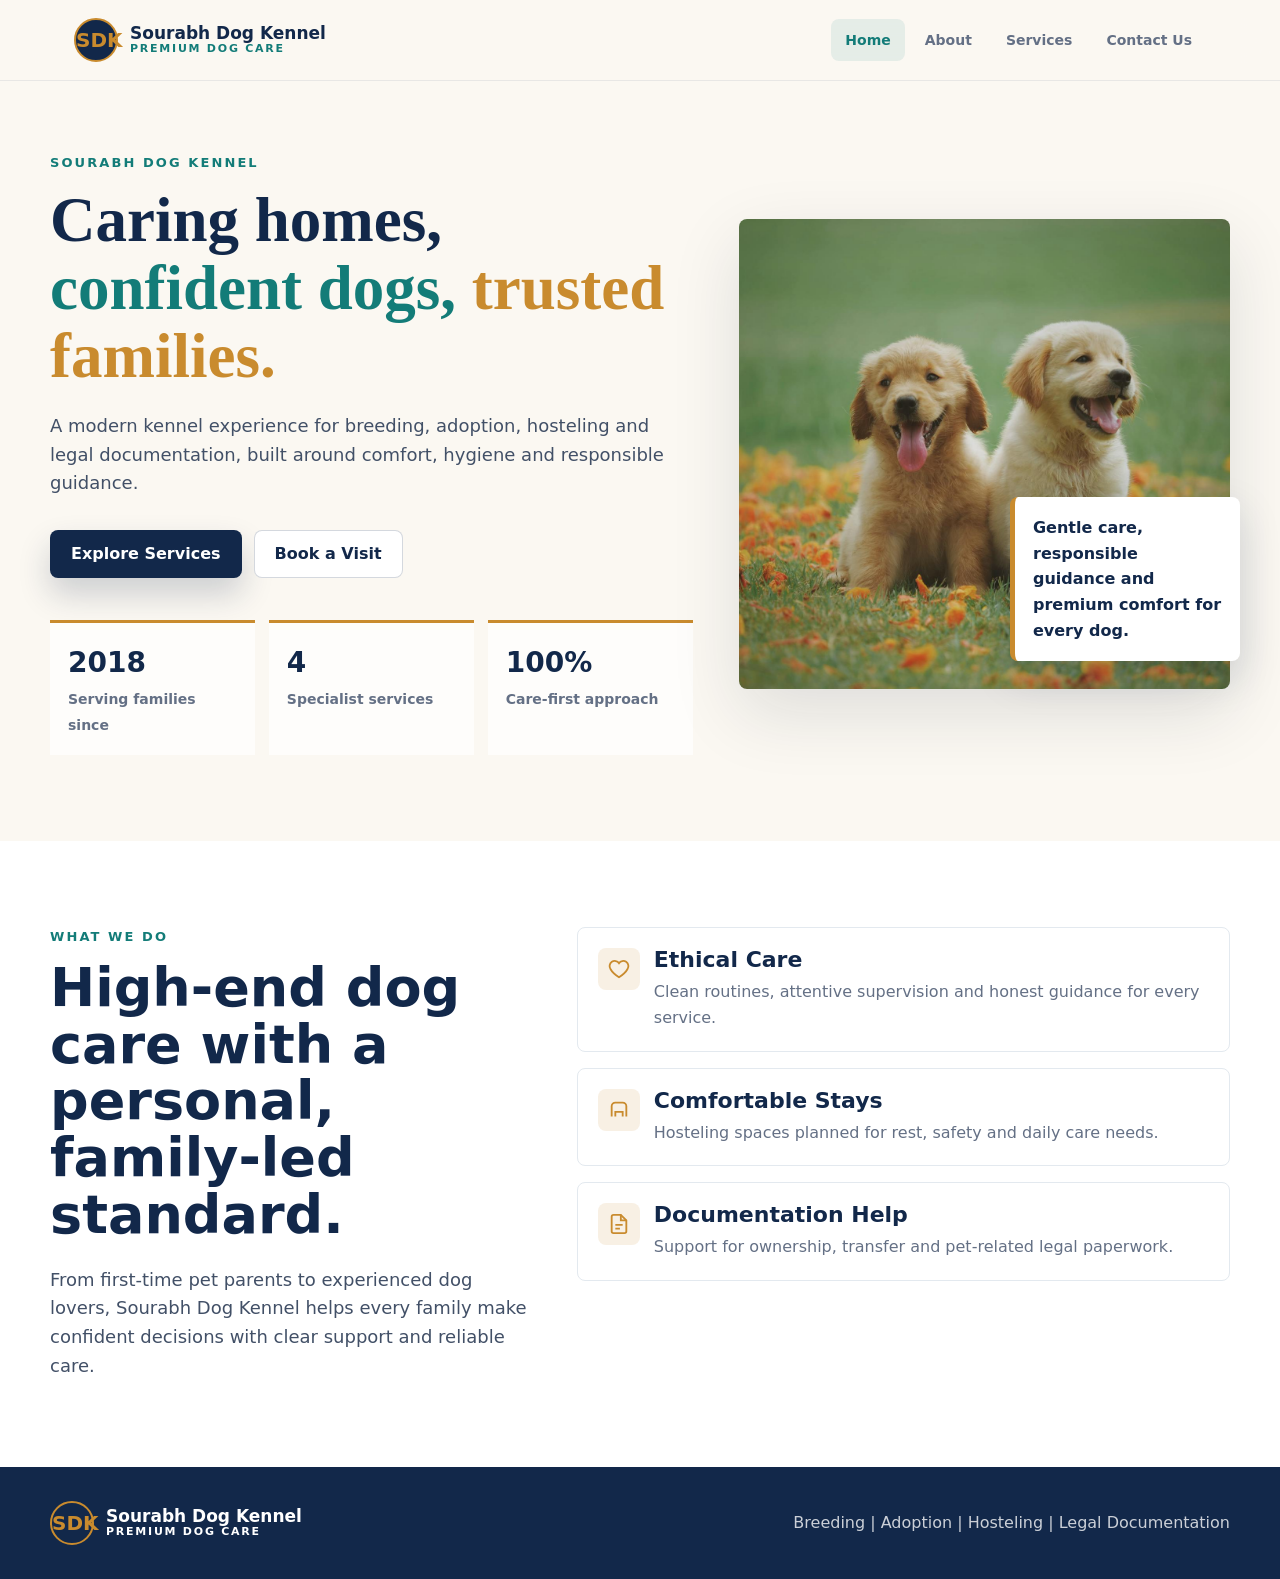
==== index.html @ bc3e22ed "Add files via upload" ====
<!DOCTYPE html>
<html lang="en">
<head>
  <meta charset="UTF-8">
  <meta name="viewport" content="width=device-width, initial-scale=1.0">
  <title>Sourabh Dog Kennel | Trusted Dog Care Since 2018</title>
  <link rel="stylesheet" href="styles.css">
</head>
<body>
  <header class="site-header">
    <div class="nav-shell">
      <a class="brand" href="index.html" aria-label="Sourabh Dog Kennel home">
        <span class="brand-mark">SDK</span>
        <span class="brand-text"><span>Sourabh Dog Kennel</span><span>Premium Dog Care</span></span>
      </a>
      <button class="nav-toggle" type="button" aria-label="Open menu" aria-expanded="false"><span></span><span></span><span></span></button>
      <nav class="nav-links" aria-label="Main navigation">
        <a class="active" href="index.html">Home</a>
        <a href="about.html">About</a>
        <a href="services.html">Services</a>
        <a href="contact.html">Contact Us</a>
      </nav>
    </div>
  </header>

  <main>
    <section class="section hero">
      <div class="container hero-grid">
        <div>
          <p class="eyebrow">Sourabh Dog Kennel</p>
          <h1 class="hero-title"><span>Caring homes,</span> <span class="title-teal">confident dogs,</span> <em>trusted families.</em></h1>
          <p class="lead">A modern kennel experience for breeding, adoption, hosteling and legal documentation, built around comfort, hygiene and responsible guidance.</p>
          <div class="button-row">
            <a class="btn btn-primary" href="services.html">Explore Services</a>
            <a class="btn btn-secondary" href="contact.html">Book a Visit</a>
          </div>
          <div class="stats" aria-label="Business highlights">
            <div class="stat"><strong>2018</strong><span>Serving families since</span></div>
            <div class="stat"><strong>4</strong><span>Specialist services</span></div>
            <div class="stat"><strong>100%</strong><span>Care-first approach</span></div>
          </div>
        </div>
        <div class="hero-image">
          <img src="assets/images/hero-dogs.jpg" alt="Two healthy dogs sitting together">
          <div class="hero-badge">Gentle care, responsible guidance and premium comfort for every dog.</div>
        </div>
      </div>
    </section>

    <section class="section band">
      <div class="container split">
        <div>
          <p class="eyebrow">What We Do</p>
          <h2>High-end dog care with a personal, family-led standard.</h2>
          <p class="lead">From first-time pet parents to experienced dog lovers, Sourabh Dog Kennel helps every family make confident decisions with clear support and reliable care.</p>
        </div>
        <div class="feature-list">
          <article class="feature">
            <span class="icon" aria-hidden="true"><svg viewBox="0 0 24 24" fill="none" stroke="currentColor" stroke-width="2"><path d="M12 21s-7-4.6-9.3-9A5.5 5.5 0 0 1 12 5.7 5.5 5.5 0 0 1 21.3 12C19 16.4 12 21 12 21z"/></svg></span>
            <div><h3>Ethical Care</h3><p>Clean routines, attentive supervision and honest guidance for every service.</p></div>
          </article>
          <article class="feature">
            <span class="icon" aria-hidden="true"><svg viewBox="0 0 24 24" fill="none" stroke="currentColor" stroke-width="2"><path d="M4 19V8a4 4 0 0 1 4-4h8a4 4 0 0 1 4 4v11"/><path d="M8 19v-5h8v5"/></svg></span>
            <div><h3>Comfortable Stays</h3><p>Hosteling spaces planned for rest, safety and daily care needs.</p></div>
          </article>
          <article class="feature">
            <span class="icon" aria-hidden="true"><svg viewBox="0 0 24 24" fill="none" stroke="currentColor" stroke-width="2"><path d="M14 2H6a2 2 0 0 0-2 2v16a2 2 0 0 0 2 2h12a2 2 0 0 0 2-2V8z"/><path d="M14 2v6h6"/><path d="M8 13h8M8 17h5"/></svg></span>
            <div><h3>Documentation Help</h3><p>Support for ownership, transfer and pet-related legal paperwork.</p></div>
          </article>
        </div>
      </div>
    </section>
  </main>

  <footer class="site-footer">
    <div class="footer-shell">
      <a class="brand" href="index.html"><span class="brand-mark">SDK</span><span class="brand-text"><span>Sourabh Dog Kennel</span><span>Premium Dog Care</span></span></a>
      <span>Breeding | Adoption | Hosteling | Legal Documentation</span>
    </div>
  </footer>
  <script src="script.js"></script>
</body>
</html>
---- styles.css ----
:root {
  --ink: #102033;
  --muted: #647085;
  --line: #e3e9ef;
  --paper: #fbf8f2;
  --white: #ffffff;
  --gold: #c98b2e;
  --teal: #137c78;
  --navy: #12284a;
  --coral: #c85d4f;
  --shadow: 0 24px 70px rgba(16, 32, 51, 0.12);
  --radius: 8px;
}

* {
  box-sizing: border-box;
}

html {
  scroll-behavior: smooth;
}

body {
  margin: 0;
  font-family: Inter, ui-sans-serif, system-ui, -apple-system, BlinkMacSystemFont, "Segoe UI", sans-serif;
  background: var(--paper);
  color: var(--ink);
  line-height: 1.6;
}

img {
  display: block;
  width: 100%;
}

a {
  color: inherit;
  text-decoration: none;
}

.site-header {
  position: sticky;
  top: 0;
  z-index: 20;
  border-bottom: 1px solid rgba(18, 40, 74, 0.08);
  background: rgba(251, 248, 242, 0.92);
  backdrop-filter: blur(16px);
}

.nav-shell {
  display: flex;
  align-items: center;
  justify-content: space-between;
  max-width: 1180px;
  margin: 0 auto;
  padding: 18px 24px;
}

.brand {
  display: inline-flex;
  align-items: center;
  gap: 12px;
  font-weight: 900;
  letter-spacing: 0;
}

.brand-mark {
  display: grid;
  width: 44px;
  height: 44px;
  place-items: center;
  border: 2px solid var(--gold);
  border-radius: 50%;
  background: var(--navy);
  color: var(--gold);
  font-size: 20px;
}

.brand-text {
  display: flex;
  flex-direction: column;
  line-height: 1.05;
}

.brand-text span:first-child {
  color: var(--navy);
  font-size: 17px;
}

.brand-text span:last-child {
  color: var(--teal);
  font-size: 11px;
  text-transform: uppercase;
  letter-spacing: 0.16em;
}

.nav-toggle {
  display: none;
  width: 42px;
  height: 42px;
  border: 1px solid var(--line);
  border-radius: var(--radius);
  background: var(--white);
  color: var(--navy);
  cursor: pointer;
}

.nav-toggle span {
  display: block;
  width: 18px;
  height: 2px;
  margin: 4px auto;
  background: currentColor;
}

.nav-links {
  display: flex;
  align-items: center;
  gap: 6px;
}

.nav-links a {
  padding: 10px 14px;
  border-radius: var(--radius);
  color: var(--muted);
  font-size: 14px;
  font-weight: 800;
}

.nav-links a:hover,
.nav-links a.active {
  background: rgba(19, 124, 120, 0.09);
  color: var(--teal);
}

.section {
  padding: 86px 24px;
}

.container {
  max-width: 1180px;
  margin: 0 auto;
}

.eyebrow {
  margin: 0 0 12px;
  color: var(--teal);
  font-size: 13px;
  font-weight: 900;
  letter-spacing: 0.16em;
  text-transform: uppercase;
}

h1,
h2,
h3 {
  margin: 0;
  color: var(--navy);
  line-height: 1.05;
  letter-spacing: 0;
}

h1 {
  max-width: 680px;
  font-size: clamp(32px, 5.35vw, 63px);
}

h1,
.hero-title {
  font-family: Georgia, "Times New Roman", serif;
  font-weight: 700;
  line-height: 1.08;
}

h2 {
  max-width: 760px;
  font-size: clamp(32px, 4.5vw, 54px);
}

h3 {
  font-size: 22px;
}

.lead {
  max-width: 650px;
  margin: 22px 0 0;
  color: #425067;
  font-size: 18px;
}

.button-row {
  display: flex;
  flex-wrap: wrap;
  gap: 12px;
  margin-top: 32px;
}

.btn {
  display: inline-flex;
  align-items: center;
  justify-content: center;
  min-height: 48px;
  padding: 0 20px;
  border: 1px solid transparent;
  border-radius: var(--radius);
  font-weight: 900;
  cursor: pointer;
}

.btn-primary {
  background: var(--navy);
  color: var(--white);
  box-shadow: 0 16px 32px rgba(18, 40, 74, 0.2);
}

.btn-secondary {
  border-color: rgba(18, 40, 74, 0.18);
  background: var(--white);
  color: var(--navy);
}

.hero {
  overflow: hidden;
  padding-top: 72px;
}

.hero-grid {
  display: grid;
  grid-template-columns: minmax(0, 1.02fr) minmax(320px, 0.78fr);
  gap: 46px;
  align-items: center;
}

.hero-title em {
  color: var(--gold);
  font-style: normal;
}

.title-teal {
  color: var(--teal);
}

.title-gold {
  color: var(--gold);
}

.title-coral {
  color: var(--coral);
}

.hero-image {
  position: relative;
}

.hero-image img {
  min-height: 470px;
  border-radius: var(--radius);
  box-shadow: var(--shadow);
  object-fit: cover;
}

.hero-badge {
  position: absolute;
  right: -10px;
  bottom: 28px;
  max-width: 230px;
  padding: 18px;
  border-left: 5px solid var(--gold);
  border-radius: var(--radius);
  background: var(--white);
  box-shadow: 0 16px 42px rgba(18, 40, 74, 0.15);
  color: var(--navy);
  font-weight: 900;
}

.stats {
  display: grid;
  grid-template-columns: repeat(3, 1fr);
  gap: 14px;
  margin-top: 42px;
}

.stat {
  padding: 18px;
  border-top: 3px solid var(--gold);
  background: rgba(255, 255, 255, 0.72);
}

.stat strong {
  display: block;
  color: var(--navy);
  font-size: 28px;
}

.stat span {
  color: var(--muted);
  font-size: 14px;
  font-weight: 700;
}

.band {
  background: var(--white);
}

.split {
  display: grid;
  grid-template-columns: 0.85fr 1.15fr;
  gap: 44px;
  align-items: start;
}

.feature-list {
  display: grid;
  gap: 16px;
}

.feature {
  display: flex;
  gap: 14px;
  padding: 20px;
  border: 1px solid var(--line);
  border-radius: var(--radius);
  background: var(--white);
}

.icon {
  flex: 0 0 auto;
  display: grid;
  width: 42px;
  height: 42px;
  place-items: center;
  border-radius: var(--radius);
  background: rgba(201, 139, 46, 0.13);
  color: var(--gold);
}

.icon svg {
  width: 22px;
  height: 22px;
}

.grid {
  display: grid;
  gap: 22px;
}

.services-grid {
  grid-template-columns: repeat(4, 1fr);
  margin-top: 36px;
}

.card {
  overflow: hidden;
  border: 1px solid var(--line);
  border-radius: var(--radius);
  background: var(--white);
  box-shadow: 0 14px 34px rgba(18, 40, 74, 0.08);
}

.card img {
  height: 210px;
  object-fit: cover;
}

.card-body {
  padding: 22px;
}

.card-body p,
.feature p,
.testimonial p {
  margin: 8px 0 0;
  color: var(--muted);
}

.service-meta {
  display: inline-flex;
  margin-bottom: 12px;
  color: var(--coral);
  font-size: 12px;
  font-weight: 900;
  letter-spacing: 0.12em;
  text-transform: uppercase;
}

.page-hero {
  padding: 78px 24px 52px;
  background:
    linear-gradient(120deg, rgba(19, 124, 120, 0.08), rgba(201, 139, 46, 0.1)),
    var(--paper);
}

.page-hero-grid {
  display: grid;
  grid-template-columns: minmax(0, 0.95fr) minmax(300px, 0.7fr);
  gap: 54px;
  align-items: center;
}

.page-hero-image img {
  height: 390px;
  border-radius: var(--radius);
  box-shadow: var(--shadow);
  object-fit: cover;
}

.testimonials {
  overflow: hidden;
  margin-top: 34px;
  padding: 2px;
}

.testimonial-track {
  display: flex;
  gap: 22px;
  transition: transform 650ms ease;
}

.testimonial {
  display: flex;
  flex: 0 0 calc((100% - 44px) / 3);
  min-height: 252px;
  flex-direction: column;
  justify-content: space-between;
  padding: 26px;
  border: 1px solid var(--line);
  border-radius: var(--radius);
  background: var(--white);
  box-shadow: 0 14px 34px rgba(18, 40, 74, 0.07);
}

.testimonial-head {
  display: flex;
  align-items: center;
  gap: 16px;
}

.testimonial-head img {
  width: 76px;
  height: 76px;
  flex: 0 0 76px;
  border: 3px solid rgba(201, 139, 46, 0.22);
  border-radius: 50%;
  object-fit: cover;
  object-position: center top;
}

.stars {
  color: var(--gold);
  letter-spacing: 0.08em;
}

.quote-name {
  color: var(--navy);
  font-weight: 900;
}

.faq-wrap {
  max-width: 860px;
  margin-top: 34px;
}

.faq-item {
  border-bottom: 1px solid var(--line);
}

.faq-question {
  display: flex;
  justify-content: space-between;
  width: 100%;
  padding: 22px 0;
  border: 0;
  background: transparent;
  color: var(--navy);
  font: inherit;
  font-weight: 900;
  text-align: left;
  cursor: pointer;
}

.faq-question::after {
  content: "+";
  color: var(--teal);
  font-size: 24px;
  line-height: 1;
}

.faq-item.open .faq-question::after {
  content: "-";
}

.faq-answer {
  display: none;
  max-width: 720px;
  padding: 0 0 22px;
  color: var(--muted);
}

.faq-item.open .faq-answer {
  display: block;
}

.contact-grid {
  display: grid;
  grid-template-columns: 0.85fr 1.15fr;
  gap: 34px;
  align-items: start;
}

.contact-panel,
.form-panel {
  border: 1px solid var(--line);
  border-radius: var(--radius);
  background: var(--white);
  box-shadow: 0 14px 34px rgba(18, 40, 74, 0.08);
}

.contact-panel {
  padding: 28px;
}

.contact-line {
  display: flex;
  gap: 14px;
  padding: 18px 0;
  border-bottom: 1px solid var(--line);
}

.contact-line:last-child {
  border-bottom: 0;
}

.form-panel {
  padding: 28px;
}

.form-grid {
  display: grid;
  grid-template-columns: repeat(2, 1fr);
  gap: 16px;
}

.field {
  display: grid;
  gap: 7px;
}

.field.full {
  grid-column: 1 / -1;
}

label {
  color: var(--navy);
  font-size: 13px;
  font-weight: 900;
}

input,
select,
textarea {
  width: 100%;
  border: 1px solid var(--line);
  border-radius: var(--radius);
  background: #fffdf8;
  color: var(--ink);
  font: inherit;
  padding: 13px 14px;
}

textarea {
  min-height: 140px;
  resize: vertical;
}

.form-note {
  min-height: 24px;
  margin: 14px 0 0;
  color: var(--teal);
  font-weight: 800;
}

.site-footer {
  padding: 34px 24px;
  background: var(--navy);
  color: rgba(255, 255, 255, 0.78);
}

.footer-shell {
  display: flex;
  align-items: center;
  justify-content: space-between;
  gap: 20px;
  max-width: 1180px;
  margin: 0 auto;
}

.footer-shell .brand-text span:first-child,
.footer-shell .brand-text span:last-child {
  color: var(--white);
}

@media (max-width: 960px) {
  .hero-grid,
  .page-hero-grid,
  .split,
  .contact-grid {
    grid-template-columns: 1fr;
  }

  .services-grid {
    grid-template-columns: repeat(2, 1fr);
  }

  .testimonial {
    flex-basis: calc((100% - 22px) / 2);
  }
}

@media (max-width: 720px) {
  .nav-toggle {
    display: block;
  }

  .nav-links {
    position: absolute;
    top: 80px;
    right: 16px;
    left: 16px;
    display: none;
    flex-direction: column;
    align-items: stretch;
    padding: 12px;
    border: 1px solid var(--line);
    border-radius: var(--radius);
    background: var(--white);
    box-shadow: var(--shadow);
  }

  .nav-links.open {
    display: flex;
  }

  .nav-links a {
    padding: 14px;
  }

  .section {
    padding: 64px 18px;
  }

  .page-hero {
    padding: 58px 18px 40px;
  }

  .page-hero-image img {
    height: 300px;
  }

  .hero {
    padding-top: 50px;
  }

  .hero-image img {
    min-height: 360px;
  }

  .hero-badge {
    right: 12px;
    bottom: 12px;
  }

  .stats,
  .services-grid,
  .form-grid {
    grid-template-columns: 1fr;
  }

  .testimonial {
    flex-basis: 100%;
    min-height: 260px;
  }

  .footer-shell {
    align-items: flex-start;
    flex-direction: column;
  }
}
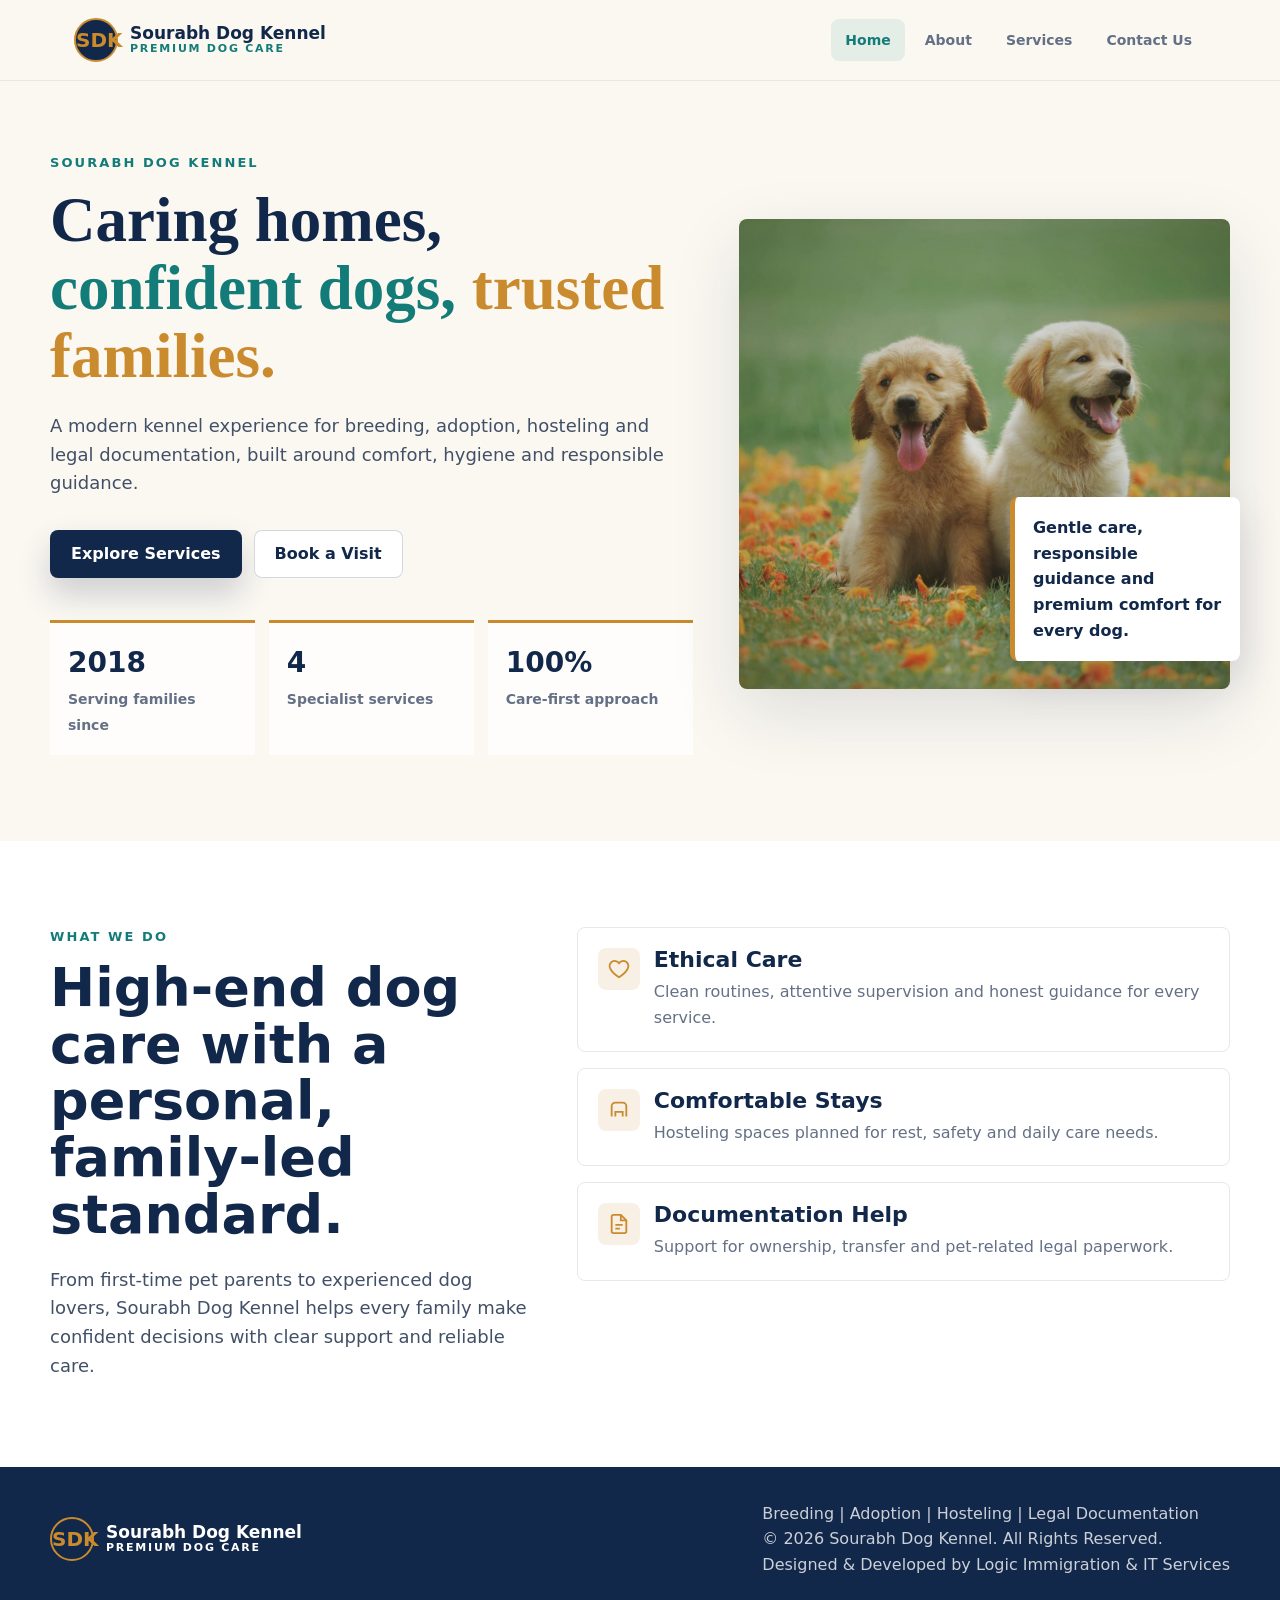
==== commit 3e235615: "Update index.html" ====
--- a/index.html
+++ b/index.html
@@ -73,11 +73,26 @@
   </main>
 
   <footer class="site-footer">
-    <div class="footer-shell">
-      <a class="brand" href="index.html"><span class="brand-mark">SDK</span><span class="brand-text"><span>Sourabh Dog Kennel</span><span>Premium Dog Care</span></span></a>
-      <span>Breeding | Adoption | Hosteling | Legal Documentation</span>
-    </div>
-  </footer>
+  <div class="footer-shell">
+    <a class="brand" href="index.html">
+      <span class="brand-mark">SDK</span>
+      <span class="brand-text">
+        <span>Sourabh Dog Kennel</span>
+        <span>Premium Dog Care</span>
+      </span>
+    </a>
+
+    <span>
+      Breeding | Adoption | Hosteling | Legal Documentation<br>
+      © 2026 Sourabh Dog Kennel. All Rights Reserved.<br>
+      Designed & Developed by
+      <a href="https://logicservices.online" target="_blank" rel="noopener noreferrer">
+        Logic Immigration &amp; IT Services
+      </a>
+    </span>
+  </div>
+</footer>
+
   <script src="script.js"></script>
 </body>
 </html>
